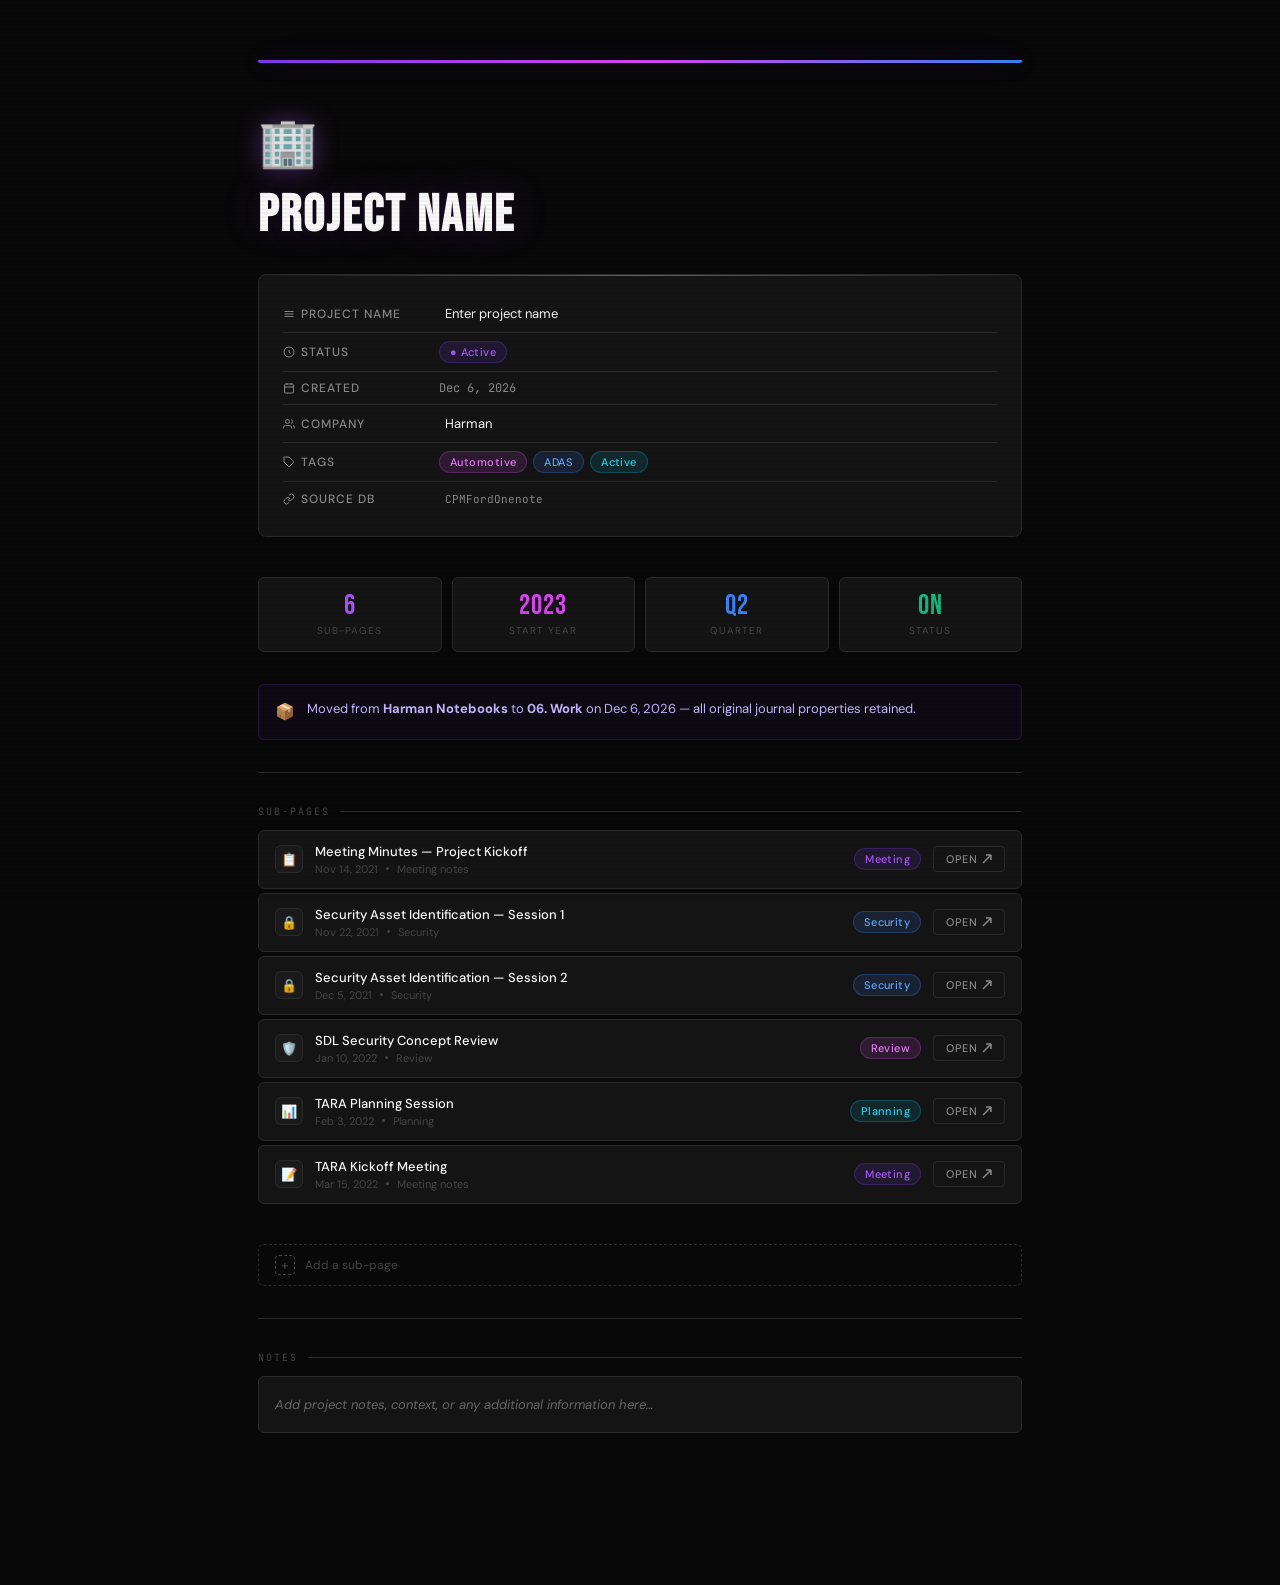
==== templates/notion-pages/xperi-style/index.html @ 3b6cb3e0 "Add files via upload" ====
<!DOCTYPE html>
<html lang="en">
<head>
<meta charset="UTF-8">
<meta name="viewport" content="width=device-width, initial-scale=1.0">
<title>Project Template</title>
<link rel="preconnect" href="https://fonts.googleapis.com">
<link href="https://fonts.googleapis.com/css2?family=Bebas+Neue&family=DM+Sans:wght@300;400;500&family=JetBrains+Mono:wght@400;500&display=swap" rel="stylesheet">
<style>
  :root {
    --bg-void:     #080808;
    --bg-deep:     #0f0f0f;
    --bg-surface:  #141414;
    --bg-elevated: #1a1a1a;
    --bg-hover:    #202020;
    --border:      #2a2a2a;
    --border-glow: #7c3aed44;
    --purple:      #7c3aed;
    --purple-bright:#a855f7;
    --magenta:     #d946ef;
    --blue-e:      #3b82f6;
    --cyan:        #06b6d4;
    --text-white:  #f8f8f8;
    --text-gray:   #888;
    --text-muted:  #444;
    --glow-purple: 0 0 20px #7c3aed44, 0 0 40px #7c3aed22;
    --glow-magenta:0 0 20px #d946ef44;
  }

  * { margin: 0; padding: 0; box-sizing: border-box; }

  body {
    background: var(--bg-void);
    color: var(--text-white);
    font-family: 'DM Sans', sans-serif;
    font-size: 14px;
    min-height: 100vh;
    overflow-x: hidden;
  }

  /* ── Scanline overlay ─────────────────────────── */
  body::before {
    content: '';
    position: fixed;
    inset: 0;
    background: repeating-linear-gradient(
      0deg,
      transparent,
      transparent 2px,
      rgba(0,0,0,0.03) 2px,
      rgba(0,0,0,0.03) 4px
    );
    pointer-events: none;
    z-index: 1000;
  }

  /* ── Page wrapper ─────────────────────────────── */
  .page {
    max-width: 860px;
    margin: 0 auto;
    padding: 60px 48px 120px;
    position: relative;
  }

  /* ── Cover bar ────────────────────────────────── */
  .cover {
    height: 3px;
    background: linear-gradient(90deg, var(--purple), var(--magenta), var(--blue-e));
    margin-bottom: 48px;
    border-radius: 0 0 2px 2px;
    box-shadow: var(--glow-purple);
    animation: shimmer 3s ease-in-out infinite;
  }
  @keyframes shimmer {
    0%,100% { opacity: 1; }
    50%      { opacity: 0.7; }
  }

  /* ── Icon + Title ─────────────────────────────── */
  .page-icon {
    font-size: 48px;
    margin-bottom: 16px;
    display: block;
    filter: drop-shadow(0 0 12px #a855f766);
  }

  .page-title {
    font-family: 'Bebas Neue', sans-serif;
    font-size: 52px;
    letter-spacing: 0.04em;
    color: var(--text-white);
    line-height: 1;
    margin-bottom: 32px;
    text-shadow: 0 0 40px #a855f733;
  }

  /* ── Properties panel ─────────────────────────── */
  .properties {
    background: var(--bg-surface);
    border: 1px solid var(--border);
    border-radius: 8px;
    padding: 20px 24px;
    margin-bottom: 40px;
    position: relative;
    overflow: hidden;
  }
  .properties::before {
    content: '';
    position: absolute;
    top: 0; left: 0; right: 0;
    height: 1px;
    background: linear-gradient(90deg, transparent, var(--purple), transparent);
  }

  .prop-row {
    display: flex;
    align-items: center;
    padding: 8px 0;
    border-bottom: 1px solid var(--border);
    gap: 16px;
  }
  .prop-row:last-child { border-bottom: none; }

  .prop-label {
    width: 140px;
    flex-shrink: 0;
    color: var(--text-gray);
    font-size: 12px;
    font-weight: 500;
    letter-spacing: 0.08em;
    text-transform: uppercase;
    display: flex;
    align-items: center;
    gap: 6px;
  }
  .prop-label i { font-size: 12px; color: var(--text-muted); }

  .prop-value {
    color: var(--text-white);
    font-size: 13px;
    font-weight: 400;
  }

  .prop-value.editable {
    flex: 1;
    background: transparent;
    border: none;
    outline: none;
    color: var(--text-white);
    font-family: 'DM Sans', sans-serif;
    font-size: 13px;
    cursor: text;
    padding: 2px 6px;
    border-radius: 4px;
    transition: background 0.2s;
  }
  .prop-value.editable:hover  { background: var(--bg-hover); }
  .prop-value.editable:focus  { background: var(--bg-elevated); outline: 1px solid var(--border-glow); }

  .tag {
    display: inline-flex;
    align-items: center;
    gap: 4px;
    padding: 3px 10px;
    border-radius: 99px;
    font-size: 11px;
    font-weight: 500;
    letter-spacing: 0.04em;
  }
  .tag-purple { background: #7c3aed22; color: var(--purple-bright); border: 1px solid #7c3aed44; }
  .tag-magenta { background: #d946ef22; color: #e879f9; border: 1px solid #d946ef44; }
  .tag-blue   { background: #3b82f622; color: #60a5fa; border: 1px solid #3b82f644; }
  .tag-cyan   { background: #06b6d422; color: #22d3ee; border: 1px solid #06b6d444; }
  .tag-green  { background: #10b98122; color: #34d399; border: 1px solid #10b98144; }

  /* ── Section heading ──────────────────────────── */
  .section-label {
    font-family: 'JetBrains Mono', monospace;
    font-size: 10px;
    letter-spacing: 0.2em;
    text-transform: uppercase;
    color: var(--text-muted);
    margin-bottom: 12px;
    display: flex;
    align-items: center;
    gap: 10px;
  }
  .section-label::after {
    content: '';
    flex: 1;
    height: 1px;
    background: var(--border);
  }

  /* ── Subpage list ─────────────────────────────── */
  .subpage-list {
    display: flex;
    flex-direction: column;
    gap: 4px;
    margin-bottom: 40px;
  }

  .subpage-item {
    display: flex;
    align-items: center;
    padding: 12px 16px;
    background: var(--bg-surface);
    border: 1px solid var(--border);
    border-radius: 6px;
    cursor: pointer;
    transition: all 0.15s ease;
    position: relative;
    overflow: hidden;
    gap: 12px;
    text-decoration: none;
  }
  .subpage-item::before {
    content: '';
    position: absolute;
    left: 0; top: 0; bottom: 0;
    width: 2px;
    background: var(--purple);
    opacity: 0;
    transition: opacity 0.2s;
    box-shadow: var(--glow-purple);
  }
  .subpage-item:hover {
    background: var(--bg-elevated);
    border-color: #333;
    transform: translateX(2px);
  }
  .subpage-item:hover::before { opacity: 1; }

  .subpage-icon {
    width: 28px;
    height: 28px;
    background: var(--bg-elevated);
    border: 1px solid var(--border);
    border-radius: 6px;
    display: flex;
    align-items: center;
    justify-content: center;
    font-size: 13px;
    flex-shrink: 0;
    transition: all 0.2s;
  }
  .subpage-item:hover .subpage-icon {
    border-color: var(--purple);
    box-shadow: 0 0 8px #7c3aed44;
  }

  .subpage-info {
    flex: 1;
    min-width: 0;
  }
  .subpage-name {
    font-weight: 500;
    font-size: 13px;
    color: var(--text-white);
    white-space: nowrap;
    overflow: hidden;
    text-overflow: ellipsis;
    margin-bottom: 2px;
  }
  .subpage-meta {
    font-size: 11px;
    color: var(--text-muted);
    display: flex;
    align-items: center;
    gap: 8px;
  }
  .subpage-meta-dot {
    width: 3px;
    height: 3px;
    background: var(--text-muted);
    border-radius: 50%;
  }

  .subpage-tags {
    display: flex;
    gap: 6px;
    flex-shrink: 0;
  }

  /* ── Open button ──────────────────────────────── */
  .open-btn {
    display: flex;
    align-items: center;
    gap: 5px;
    padding: 5px 12px;
    background: transparent;
    border: 1px solid var(--border);
    border-radius: 4px;
    color: var(--text-gray);
    font-size: 11px;
    font-family: 'DM Sans', sans-serif;
    font-weight: 500;
    letter-spacing: 0.04em;
    cursor: pointer;
    transition: all 0.2s ease;
    white-space: nowrap;
    flex-shrink: 0;
    text-transform: uppercase;
  }
  .open-btn:hover {
    background: var(--purple);
    border-color: var(--purple);
    color: var(--text-white);
    box-shadow: var(--glow-purple);
    transform: scale(1.02);
  }
  .open-btn svg {
    width: 10px;
    height: 10px;
    transition: transform 0.2s;
  }
  .open-btn:hover svg { transform: translate(1px, -1px); }

  /* ── Add subpage row ──────────────────────────── */
  .add-subpage {
    display: flex;
    align-items: center;
    gap: 10px;
    padding: 10px 16px;
    border: 1px dashed var(--border);
    border-radius: 6px;
    color: var(--text-muted);
    font-size: 12px;
    cursor: pointer;
    transition: all 0.2s;
    margin-top: 4px;
  }
  .add-subpage:hover {
    border-color: var(--purple);
    color: var(--purple-bright);
    background: #7c3aed08;
  }
  .add-subpage-icon {
    width: 20px;
    height: 20px;
    border: 1px dashed currentColor;
    border-radius: 4px;
    display: flex;
    align-items: center;
    justify-content: center;
    font-size: 14px;
    line-height: 1;
  }

  /* ── Divider ──────────────────────────────────── */
  .divider {
    height: 1px;
    background: var(--border);
    margin: 32px 0;
  }

  /* ── Content block ────────────────────────────── */
  .content-block {
    color: #666;
    font-size: 13px;
    line-height: 1.8;
    padding: 16px;
    background: var(--bg-surface);
    border-radius: 6px;
    border: 1px solid var(--border);
    font-style: italic;
    margin-bottom: 32px;
  }

  /* ── Callout ──────────────────────────────────── */
  .callout {
    display: flex;
    gap: 12px;
    padding: 14px 16px;
    background: #7c3aed0d;
    border: 1px solid #7c3aed33;
    border-radius: 6px;
    margin-bottom: 24px;
    font-size: 13px;
    line-height: 1.6;
    color: #c4b5fd;
  }
  .callout-icon { flex-shrink: 0; font-size: 16px; }

  /* ── Stats row ────────────────────────────────── */
  .stats {
    display: grid;
    grid-template-columns: repeat(4, 1fr);
    gap: 10px;
    margin-bottom: 32px;
  }
  .stat-card {
    background: var(--bg-surface);
    border: 1px solid var(--border);
    border-radius: 6px;
    padding: 14px 16px;
    text-align: center;
    transition: border-color 0.2s;
  }
  .stat-card:hover { border-color: var(--purple); }
  .stat-n {
    font-family: 'Bebas Neue', sans-serif;
    font-size: 28px;
    letter-spacing: 0.04em;
    color: var(--purple-bright);
    line-height: 1;
    margin-bottom: 4px;
  }
  .stat-l {
    font-size: 10px;
    color: var(--text-muted);
    text-transform: uppercase;
    letter-spacing: 0.1em;
  }

  /* ── Tooltip on open btn ──────────────────────── */
  .open-btn[data-url]:hover::after {
    content: 'Open page ↗';
    position: absolute;
    right: 0;
    bottom: calc(100% + 4px);
    background: var(--bg-elevated);
    border: 1px solid var(--border);
    padding: 3px 8px;
    border-radius: 4px;
    font-size: 10px;
    color: var(--text-gray);
    white-space: nowrap;
    pointer-events: none;
  }

  /* ── Scrollbar ────────────────────────────────── */
  ::-webkit-scrollbar { width: 4px; }
  ::-webkit-scrollbar-track { background: var(--bg-void); }
  ::-webkit-scrollbar-thumb { background: var(--border); border-radius: 2px; }
  ::-webkit-scrollbar-thumb:hover { background: var(--purple); }

  /* ── Fade in animation ────────────────────────── */
  @keyframes fadeUp {
    from { opacity: 0; transform: translateY(12px); }
    to   { opacity: 1; transform: translateY(0); }
  }
  .page-title   { animation: fadeUp 0.4s ease both; }
  .properties   { animation: fadeUp 0.4s ease 0.1s both; }
  .subpage-item { animation: fadeUp 0.3s ease both; }
  .subpage-item:nth-child(1) { animation-delay: 0.15s; }
  .subpage-item:nth-child(2) { animation-delay: 0.20s; }
  .subpage-item:nth-child(3) { animation-delay: 0.25s; }
  .subpage-item:nth-child(4) { animation-delay: 0.30s; }
  .subpage-item:nth-child(5) { animation-delay: 0.35s; }
  .subpage-item:nth-child(6) { animation-delay: 0.40s; }
  .subpage-item:nth-child(7) { animation-delay: 0.45s; }
</style>
</head>
<body>

<div class="page">
  <div class="cover"></div>

  <span class="page-icon">🏢</span>
  <h1 class="page-title" contenteditable="true" spellcheck="false">PROJECT NAME</h1>

  <!-- ── Properties panel ── -->
  <div class="properties">
    <div class="prop-row">
      <div class="prop-label">
        <svg width="12" height="12" fill="none" stroke="currentColor" stroke-width="2" viewBox="0 0 24 24"><path d="M3 7h18M3 12h18M3 17h18"/></svg>
        Project Name
      </div>
      <input class="prop-value editable" type="text" value="Enter project name" placeholder="Enter project name">
    </div>
    <div class="prop-row">
      <div class="prop-label">
        <svg width="12" height="12" fill="none" stroke="currentColor" stroke-width="2" viewBox="0 0 24 24"><circle cx="12" cy="12" r="10"/><path d="M12 8v4l3 3"/></svg>
        Status
      </div>
      <div class="prop-value">
        <span class="tag tag-purple">● Active</span>
      </div>
    </div>
    <div class="prop-row">
      <div class="prop-label">
        <svg width="12" height="12" fill="none" stroke="currentColor" stroke-width="2" viewBox="0 0 24 24"><rect x="3" y="4" width="18" height="18" rx="2"/><path d="M16 2v4M8 2v4M3 10h18"/></svg>
        Created
      </div>
      <div class="prop-value" id="created-date" style="font-family:'JetBrains Mono',monospace;font-size:12px;color:var(--text-gray)">—</div>
    </div>
    <div class="prop-row">
      <div class="prop-label">
        <svg width="12" height="12" fill="none" stroke="currentColor" stroke-width="2" viewBox="0 0 24 24"><path d="M17 21v-2a4 4 0 0 0-4-4H5a4 4 0 0 0-4 4v2"/><circle cx="9" cy="7" r="4"/><path d="M23 21v-2a4 4 0 0 0-3-3.87"/><path d="M16 3.13a4 4 0 0 1 0 7.75"/></svg>
        Company
      </div>
      <input class="prop-value editable" type="text" value="Harman" placeholder="Company name">
    </div>
    <div class="prop-row">
      <div class="prop-label">
        <svg width="12" height="12" fill="none" stroke="currentColor" stroke-width="2" viewBox="0 0 24 24"><path d="M20.59 13.41l-7.17 7.17a2 2 0 0 1-2.83 0L2 12V2h10l8.59 8.59a2 2 0 0 1 0 2.82z"/><line x1="7" y1="7" x2="7.01" y2="7"/></svg>
        Tags
      </div>
      <div class="prop-value" style="display:flex;gap:6px;flex-wrap:wrap">
        <span class="tag tag-magenta">Automotive</span>
        <span class="tag tag-blue">ADAS</span>
        <span class="tag tag-cyan">Active</span>
      </div>
    </div>
    <div class="prop-row">
      <div class="prop-label">
        <svg width="12" height="12" fill="none" stroke="currentColor" stroke-width="2" viewBox="0 0 24 24"><path d="M10 13a5 5 0 0 0 7.54.54l3-3a5 5 0 0 0-7.07-7.07l-1.72 1.71"/><path d="M14 11a5 5 0 0 0-7.54-.54l-3 3a5 5 0 0 0 7.07 7.07l1.71-1.71"/></svg>
        Source DB
      </div>
      <input class="prop-value editable" type="text" value="CPMFordOnenote" placeholder="Source database name" style="font-family:'JetBrains Mono',monospace;font-size:11px;color:var(--text-gray)">
    </div>
  </div>

  <!-- ── Stats row ── -->
  <div class="stats">
    <div class="stat-card">
      <div class="stat-n" id="stat-pages">—</div>
      <div class="stat-l">Sub-pages</div>
    </div>
    <div class="stat-card">
      <div class="stat-n" style="color:#d946ef">2023</div>
      <div class="stat-l">Start Year</div>
    </div>
    <div class="stat-card">
      <div class="stat-n" style="color:#3b82f6">Q2</div>
      <div class="stat-l">Quarter</div>
    </div>
    <div class="stat-card">
      <div class="stat-n" style="color:#10b981">ON</div>
      <div class="stat-l">Status</div>
    </div>
  </div>

  <!-- ── Callout ── -->
  <div class="callout">
    <span class="callout-icon">📦</span>
    <span>Moved from <strong>Harman Notebooks</strong> to <strong>06. Work</strong> on <span id="move-date">—</span> — all original journal properties retained.</span>
  </div>

  <div class="divider"></div>

  <!-- ── Sub-pages list ── -->
  <div class="section-label">Sub-pages</div>

  <div class="subpage-list" id="subpage-list">

    <div class="subpage-item" onclick="openPage(this)">
      <div class="subpage-icon">📋</div>
      <div class="subpage-info">
        <div class="subpage-name" contenteditable="true" spellcheck="false">Meeting Minutes — Project Kickoff</div>
        <div class="subpage-meta">
          <span>Nov 14, 2021</span>
          <span class="subpage-meta-dot"></span>
          <span>Meeting notes</span>
        </div>
      </div>
      <div class="subpage-tags">
        <span class="tag tag-purple">Meeting</span>
      </div>
      <button class="open-btn" title="Open page">
        Open
        <svg viewBox="0 0 10 10" fill="none" stroke="currentColor" stroke-width="1.5">
          <path d="M1 9L9 1M9 1H4M9 1V6"/>
        </svg>
      </button>
    </div>

    <div class="subpage-item" onclick="openPage(this)">
      <div class="subpage-icon">🔒</div>
      <div class="subpage-info">
        <div class="subpage-name" contenteditable="true" spellcheck="false">Security Asset Identification — Session 1</div>
        <div class="subpage-meta">
          <span>Nov 22, 2021</span>
          <span class="subpage-meta-dot"></span>
          <span>Security</span>
        </div>
      </div>
      <div class="subpage-tags">
        <span class="tag tag-blue">Security</span>
      </div>
      <button class="open-btn">
        Open
        <svg viewBox="0 0 10 10" fill="none" stroke="currentColor" stroke-width="1.5">
          <path d="M1 9L9 1M9 1H4M9 1V6"/>
        </svg>
      </button>
    </div>

    <div class="subpage-item" onclick="openPage(this)">
      <div class="subpage-icon">🔒</div>
      <div class="subpage-info">
        <div class="subpage-name" contenteditable="true" spellcheck="false">Security Asset Identification — Session 2</div>
        <div class="subpage-meta">
          <span>Dec 5, 2021</span>
          <span class="subpage-meta-dot"></span>
          <span>Security</span>
        </div>
      </div>
      <div class="subpage-tags">
        <span class="tag tag-blue">Security</span>
      </div>
      <button class="open-btn">
        Open
        <svg viewBox="0 0 10 10" fill="none" stroke="currentColor" stroke-width="1.5">
          <path d="M1 9L9 1M9 1H4M9 1V6"/>
        </svg>
      </button>
    </div>

    <div class="subpage-item" onclick="openPage(this)">
      <div class="subpage-icon">🛡️</div>
      <div class="subpage-info">
        <div class="subpage-name" contenteditable="true" spellcheck="false">SDL Security Concept Review</div>
        <div class="subpage-meta">
          <span>Jan 10, 2022</span>
          <span class="subpage-meta-dot"></span>
          <span>Review</span>
        </div>
      </div>
      <div class="subpage-tags">
        <span class="tag tag-magenta">Review</span>
      </div>
      <button class="open-btn">
        Open
        <svg viewBox="0 0 10 10" fill="none" stroke="currentColor" stroke-width="1.5">
          <path d="M1 9L9 1M9 1H4M9 1V6"/>
        </svg>
      </button>
    </div>

    <div class="subpage-item" onclick="openPage(this)">
      <div class="subpage-icon">📊</div>
      <div class="subpage-info">
        <div class="subpage-name" contenteditable="true" spellcheck="false">TARA Planning Session</div>
        <div class="subpage-meta">
          <span>Feb 3, 2022</span>
          <span class="subpage-meta-dot"></span>
          <span>Planning</span>
        </div>
      </div>
      <div class="subpage-tags">
        <span class="tag tag-cyan">Planning</span>
      </div>
      <button class="open-btn">
        Open
        <svg viewBox="0 0 10 10" fill="none" stroke="currentColor" stroke-width="1.5">
          <path d="M1 9L9 1M9 1H4M9 1V6"/>
        </svg>
      </button>
    </div>

    <div class="subpage-item" onclick="openPage(this)">
      <div class="subpage-icon">📝</div>
      <div class="subpage-info">
        <div class="subpage-name" contenteditable="true" spellcheck="false">TARA Kickoff Meeting</div>
        <div class="subpage-meta">
          <span>Mar 15, 2022</span>
          <span class="subpage-meta-dot"></span>
          <span>Meeting notes</span>
        </div>
      </div>
      <div class="subpage-tags">
        <span class="tag tag-purple">Meeting</span>
      </div>
      <button class="open-btn">
        Open
        <svg viewBox="0 0 10 10" fill="none" stroke="currentColor" stroke-width="1.5">
          <path d="M1 9L9 1M9 1H4M9 1V6"/>
        </svg>
      </button>
    </div>

  </div>

  <!-- Add sub-page row -->
  <div class="add-subpage" onclick="addSubpage()">
    <div class="add-subpage-icon">+</div>
    <span>Add a sub-page</span>
  </div>

  <div class="divider"></div>

  <!-- Content area -->
  <div class="section-label">Notes</div>
  <div class="content-block" contenteditable="true" spellcheck="false">
    Add project notes, context, or any additional information here…
  </div>

</div>

<script>
  // Set dates
  var now = new Date();
  var fmt = function(d) {
    return d.toLocaleDateString('en-US', { year:'numeric', month:'short', day:'numeric' });
  };
  document.getElementById('created-date').textContent = fmt(now);
  document.getElementById('move-date').textContent    = fmt(now);
  document.getElementById('stat-pages').textContent   = document.querySelectorAll('.subpage-item').length;

  // Open page button
  function openPage(item) {
    var url = item.dataset.url;
    if (url) {
      window.open(url, '_blank');
    } else {
      // Flash the button to show it's interactive
      var btn = item.querySelector('.open-btn');
      if (btn) {
        btn.style.background = 'var(--purple)';
        btn.style.borderColor = 'var(--purple)';
        btn.style.color = '#fff';
        setTimeout(function() {
          btn.style.background = '';
          btn.style.borderColor = '';
          btn.style.color = '';
        }, 300);
      }
    }
  }

  // Prevent click on button from firing row click
  document.querySelectorAll('.open-btn').forEach(function(btn) {
    btn.addEventListener('click', function(e) {
      e.stopPropagation();
      var item = btn.closest('.subpage-item');
      var url  = item && item.dataset.url;
      if (url) window.open(url, '_blank');
      else {
        btn.textContent = '✓';
        setTimeout(function() {
          btn.innerHTML = 'Open <svg viewBox="0 0 10 10" fill="none" stroke="currentColor" stroke-width="1.5"><path d="M1 9L9 1M9 1H4M9 1V6"/></svg>';
        }, 600);
      }
    });
  });

  // Add subpage
  function addSubpage() {
    var list = document.getElementById('subpage-list');
    var item = document.createElement('div');
    item.className = 'subpage-item';
    item.style.animation = 'fadeUp 0.3s ease both';
    item.innerHTML = [
      '<div class="subpage-icon">📄</div>',
      '<div class="subpage-info">',
        '<div class="subpage-name" contenteditable="true" spellcheck="false">Untitled</div>',
        '<div class="subpage-meta"><span>' + fmt(new Date()) + '</span></div>',
      '</div>',
      '<button class="open-btn">Open <svg viewBox="0 0 10 10" fill="none" stroke="currentColor" stroke-width="1.5"><path d="M1 9L9 1M9 1H4M9 1V6"/></svg></button>',
    ].join('');
    list.appendChild(item);

    // Focus the name
    setTimeout(function() {
      var name = item.querySelector('.subpage-name');
      name.focus();
      var range = document.createRange();
      range.selectNodeContents(name);
      window.getSelection().removeAllRanges();
      window.getSelection().addRange(range);
    }, 50);

    document.getElementById('stat-pages').textContent = document.querySelectorAll('.subpage-item').length;

    // Wire open button
    item.querySelector('.open-btn').addEventListener('click', function(e) {
      e.stopPropagation();
    });
    item.addEventListener('click', function() { openPage(item); });
  }

  // To link a subpage to a Notion URL, set data-url on the item:
  // <div class="subpage-item" data-url="https://notion.so/your-page-id">
</script>

</body>
</html>
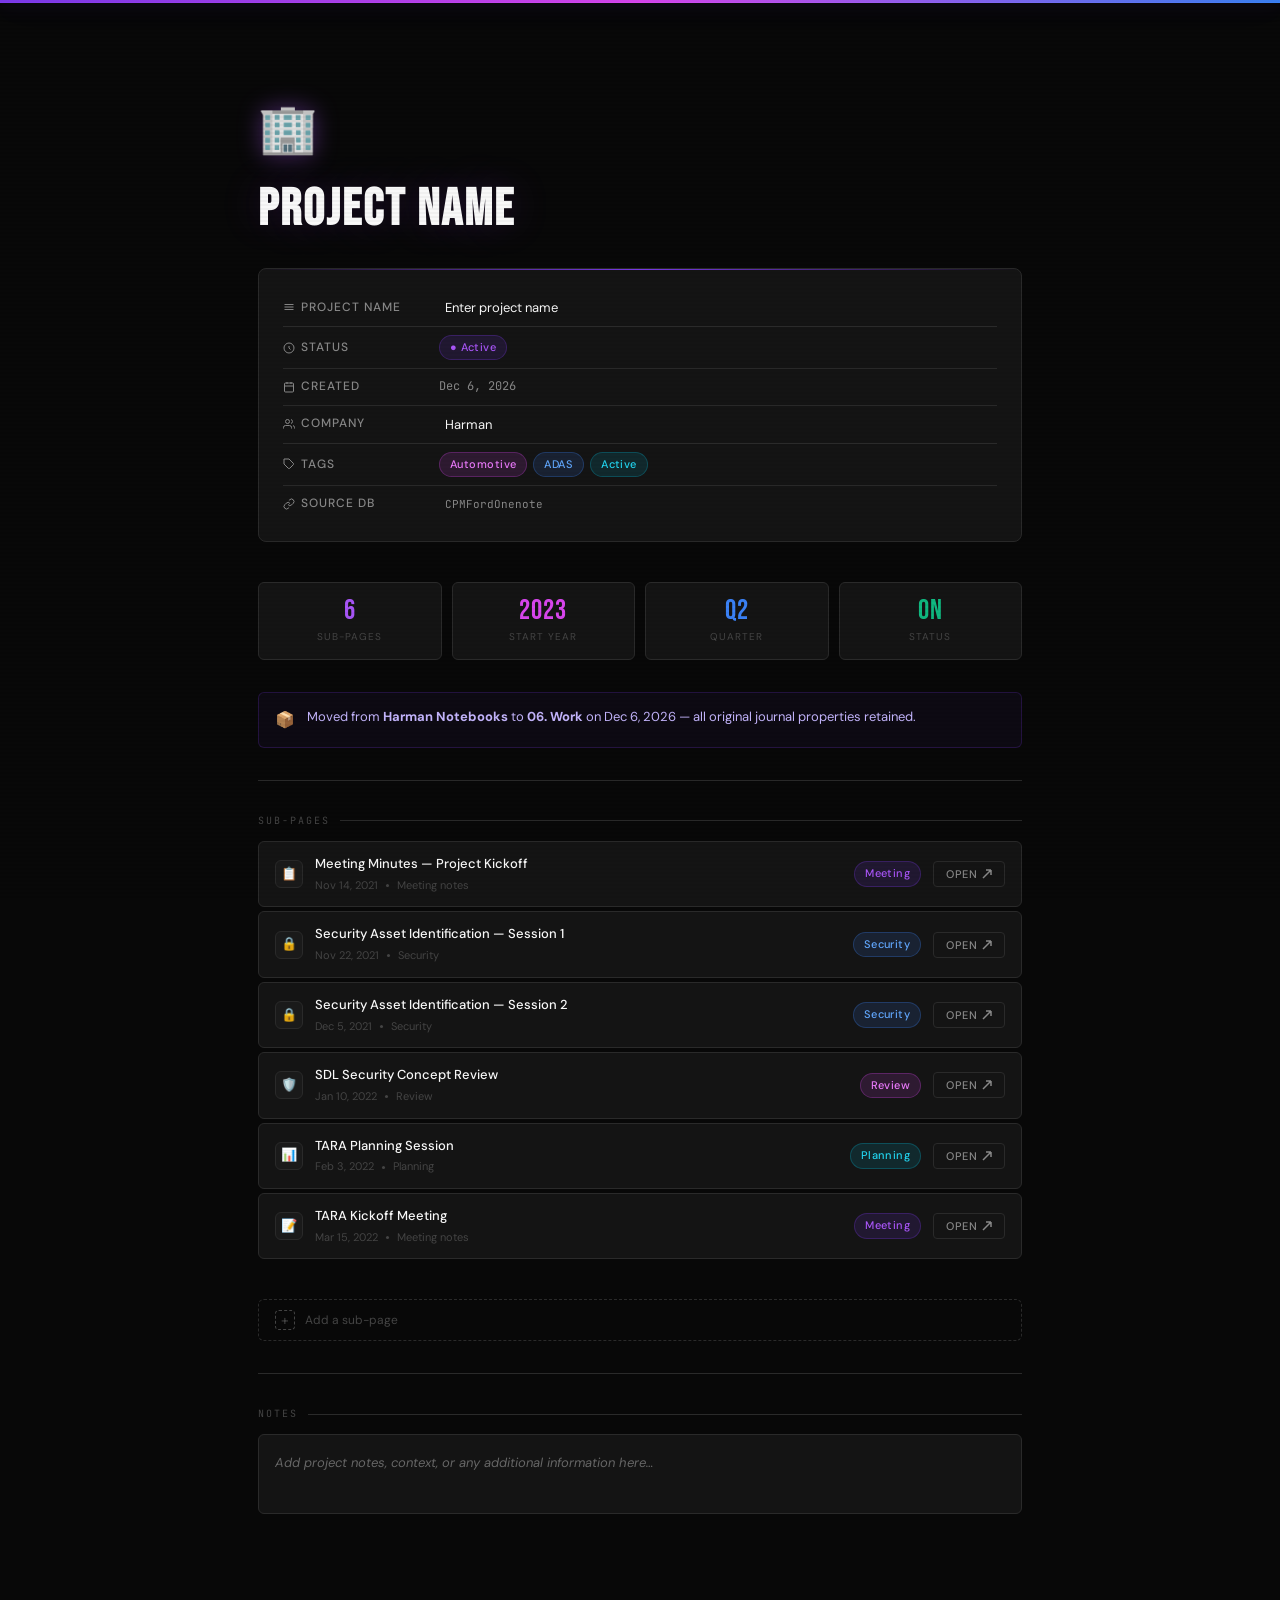
==== commit 82720045: "Add files via upload" ====
--- a/templates/notion-pages/xperi-style/index.html
+++ b/templates/notion-pages/xperi-style/index.html
@@ -7,772 +7,726 @@
 <link rel="preconnect" href="https://fonts.googleapis.com">
 <link href="https://fonts.googleapis.com/css2?family=Bebas+Neue&family=DM+Sans:wght@300;400;500&family=JetBrains+Mono:wght@400;500&display=swap" rel="stylesheet">
 <style>
-  :root {
-    --bg-void:     #080808;
-    --bg-deep:     #0f0f0f;
-    --bg-surface:  #141414;
-    --bg-elevated: #1a1a1a;
-    --bg-hover:    #202020;
-    --border:      #2a2a2a;
-    --border-glow: #7c3aed44;
-    --purple:      #7c3aed;
-    --purple-bright:#a855f7;
-    --magenta:     #d946ef;
-    --blue-e:      #3b82f6;
-    --cyan:        #06b6d4;
-    --text-white:  #f8f8f8;
-    --text-gray:   #888;
-    --text-muted:  #444;
-    --glow-purple: 0 0 20px #7c3aed44, 0 0 40px #7c3aed22;
-    --glow-magenta:0 0 20px #d946ef44;
-  }
-
-  * { margin: 0; padding: 0; box-sizing: border-box; }
-
-  body {
-    background: var(--bg-void);
-    color: var(--text-white);
-    font-family: 'DM Sans', sans-serif;
-    font-size: 14px;
-    min-height: 100vh;
-    overflow-x: hidden;
-  }
-
-  /* ── Scanline overlay ─────────────────────────── */
-  body::before {
-    content: '';
-    position: fixed;
-    inset: 0;
-    background: repeating-linear-gradient(
-      0deg,
-      transparent,
-      transparent 2px,
-      rgba(0,0,0,0.03) 2px,
-      rgba(0,0,0,0.03) 4px
-    );
-    pointer-events: none;
-    z-index: 1000;
-  }
-
-  /* ── Page wrapper ─────────────────────────────── */
-  .page {
-    max-width: 860px;
-    margin: 0 auto;
-    padding: 60px 48px 120px;
-    position: relative;
-  }
-
-  /* ── Cover bar ────────────────────────────────── */
-  .cover {
-    height: 3px;
-    background: linear-gradient(90deg, var(--purple), var(--magenta), var(--blue-e));
-    margin-bottom: 48px;
-    border-radius: 0 0 2px 2px;
-    box-shadow: var(--glow-purple);
-    animation: shimmer 3s ease-in-out infinite;
-  }
-  @keyframes shimmer {
-    0%,100% { opacity: 1; }
-    50%      { opacity: 0.7; }
-  }
-
-  /* ── Icon + Title ─────────────────────────────── */
-  .page-icon {
-    font-size: 48px;
-    margin-bottom: 16px;
-    display: block;
-    filter: drop-shadow(0 0 12px #a855f766);
-  }
-
-  .page-title {
-    font-family: 'Bebas Neue', sans-serif;
-    font-size: 52px;
-    letter-spacing: 0.04em;
-    color: var(--text-white);
-    line-height: 1;
-    margin-bottom: 32px;
-    text-shadow: 0 0 40px #a855f733;
-  }
-
-  /* ── Properties panel ─────────────────────────── */
-  .properties {
-    background: var(--bg-surface);
-    border: 1px solid var(--border);
-    border-radius: 8px;
-    padding: 20px 24px;
-    margin-bottom: 40px;
-    position: relative;
-    overflow: hidden;
-  }
-  .properties::before {
-    content: '';
-    position: absolute;
-    top: 0; left: 0; right: 0;
-    height: 1px;
-    background: linear-gradient(90deg, transparent, var(--purple), transparent);
-  }
-
-  .prop-row {
-    display: flex;
-    align-items: center;
-    padding: 8px 0;
-    border-bottom: 1px solid var(--border);
-    gap: 16px;
-  }
-  .prop-row:last-child { border-bottom: none; }
-
-  .prop-label {
-    width: 140px;
-    flex-shrink: 0;
-    color: var(--text-gray);
-    font-size: 12px;
-    font-weight: 500;
-    letter-spacing: 0.08em;
-    text-transform: uppercase;
-    display: flex;
-    align-items: center;
-    gap: 6px;
-  }
-  .prop-label i { font-size: 12px; color: var(--text-muted); }
-
-  .prop-value {
-    color: var(--text-white);
-    font-size: 13px;
-    font-weight: 400;
-  }
-
-  .prop-value.editable {
-    flex: 1;
-    background: transparent;
-    border: none;
-    outline: none;
-    color: var(--text-white);
-    font-family: 'DM Sans', sans-serif;
-    font-size: 13px;
-    cursor: text;
-    padding: 2px 6px;
-    border-radius: 4px;
-    transition: background 0.2s;
-  }
-  .prop-value.editable:hover  { background: var(--bg-hover); }
-  .prop-value.editable:focus  { background: var(--bg-elevated); outline: 1px solid var(--border-glow); }
-
-  .tag {
-    display: inline-flex;
-    align-items: center;
-    gap: 4px;
-    padding: 3px 10px;
-    border-radius: 99px;
-    font-size: 11px;
-    font-weight: 500;
-    letter-spacing: 0.04em;
-  }
-  .tag-purple { background: #7c3aed22; color: var(--purple-bright); border: 1px solid #7c3aed44; }
-  .tag-magenta { background: #d946ef22; color: #e879f9; border: 1px solid #d946ef44; }
-  .tag-blue   { background: #3b82f622; color: #60a5fa; border: 1px solid #3b82f644; }
-  .tag-cyan   { background: #06b6d422; color: #22d3ee; border: 1px solid #06b6d444; }
-  .tag-green  { background: #10b98122; color: #34d399; border: 1px solid #10b98144; }
-
-  /* ── Section heading ──────────────────────────── */
-  .section-label {
-    font-family: 'JetBrains Mono', monospace;
-    font-size: 10px;
-    letter-spacing: 0.2em;
-    text-transform: uppercase;
-    color: var(--text-muted);
-    margin-bottom: 12px;
-    display: flex;
-    align-items: center;
-    gap: 10px;
-  }
-  .section-label::after {
-    content: '';
-    flex: 1;
-    height: 1px;
-    background: var(--border);
-  }
-
-  /* ── Subpage list ─────────────────────────────── */
-  .subpage-list {
-    display: flex;
-    flex-direction: column;
-    gap: 4px;
-    margin-bottom: 40px;
-  }
-
-  .subpage-item {
-    display: flex;
-    align-items: center;
-    padding: 12px 16px;
-    background: var(--bg-surface);
-    border: 1px solid var(--border);
-    border-radius: 6px;
-    cursor: pointer;
-    transition: all 0.15s ease;
-    position: relative;
-    overflow: hidden;
-    gap: 12px;
-    text-decoration: none;
-  }
-  .subpage-item::before {
-    content: '';
-    position: absolute;
-    left: 0; top: 0; bottom: 0;
-    width: 2px;
-    background: var(--purple);
-    opacity: 0;
-    transition: opacity 0.2s;
-    box-shadow: var(--glow-purple);
-  }
-  .subpage-item:hover {
-    background: var(--bg-elevated);
-    border-color: #333;
-    transform: translateX(2px);
-  }
-  .subpage-item:hover::before { opacity: 1; }
-
-  .subpage-icon {
-    width: 28px;
-    height: 28px;
-    background: var(--bg-elevated);
-    border: 1px solid var(--border);
-    border-radius: 6px;
-    display: flex;
-    align-items: center;
-    justify-content: center;
-    font-size: 13px;
-    flex-shrink: 0;
-    transition: all 0.2s;
-  }
-  .subpage-item:hover .subpage-icon {
-    border-color: var(--purple);
-    box-shadow: 0 0 8px #7c3aed44;
-  }
-
-  .subpage-info {
-    flex: 1;
-    min-width: 0;
-  }
-  .subpage-name {
-    font-weight: 500;
-    font-size: 13px;
-    color: var(--text-white);
-    white-space: nowrap;
-    overflow: hidden;
-    text-overflow: ellipsis;
-    margin-bottom: 2px;
-  }
-  .subpage-meta {
-    font-size: 11px;
-    color: var(--text-muted);
-    display: flex;
-    align-items: center;
-    gap: 8px;
-  }
-  .subpage-meta-dot {
-    width: 3px;
-    height: 3px;
-    background: var(--text-muted);
-    border-radius: 50%;
-  }
-
-  .subpage-tags {
-    display: flex;
-    gap: 6px;
-    flex-shrink: 0;
-  }
-
-  /* ── Open button ──────────────────────────────── */
-  .open-btn {
-    display: flex;
-    align-items: center;
-    gap: 5px;
-    padding: 5px 12px;
-    background: transparent;
-    border: 1px solid var(--border);
-    border-radius: 4px;
-    color: var(--text-gray);
-    font-size: 11px;
-    font-family: 'DM Sans', sans-serif;
-    font-weight: 500;
-    letter-spacing: 0.04em;
-    cursor: pointer;
-    transition: all 0.2s ease;
-    white-space: nowrap;
-    flex-shrink: 0;
-    text-transform: uppercase;
-  }
-  .open-btn:hover {
-    background: var(--purple);
-    border-color: var(--purple);
-    color: var(--text-white);
-    box-shadow: var(--glow-purple);
-    transform: scale(1.02);
-  }
-  .open-btn svg {
-    width: 10px;
-    height: 10px;
-    transition: transform 0.2s;
-  }
-  .open-btn:hover svg { transform: translate(1px, -1px); }
-
-  /* ── Add subpage row ──────────────────────────── */
-  .add-subpage {
-    display: flex;
-    align-items: center;
-    gap: 10px;
-    padding: 10px 16px;
-    border: 1px dashed var(--border);
-    border-radius: 6px;
-    color: var(--text-muted);
-    font-size: 12px;
-    cursor: pointer;
-    transition: all 0.2s;
-    margin-top: 4px;
-  }
-  .add-subpage:hover {
-    border-color: var(--purple);
-    color: var(--purple-bright);
-    background: #7c3aed08;
-  }
-  .add-subpage-icon {
-    width: 20px;
-    height: 20px;
-    border: 1px dashed currentColor;
-    border-radius: 4px;
-    display: flex;
-    align-items: center;
-    justify-content: center;
-    font-size: 14px;
-    line-height: 1;
-  }
-
-  /* ── Divider ──────────────────────────────────── */
-  .divider {
-    height: 1px;
-    background: var(--border);
-    margin: 32px 0;
-  }
-
-  /* ── Content block ────────────────────────────── */
-  .content-block {
-    color: #666;
-    font-size: 13px;
-    line-height: 1.8;
-    padding: 16px;
-    background: var(--bg-surface);
-    border-radius: 6px;
-    border: 1px solid var(--border);
-    font-style: italic;
-    margin-bottom: 32px;
-  }
-
-  /* ── Callout ──────────────────────────────────── */
-  .callout {
-    display: flex;
-    gap: 12px;
-    padding: 14px 16px;
-    background: #7c3aed0d;
-    border: 1px solid #7c3aed33;
-    border-radius: 6px;
-    margin-bottom: 24px;
-    font-size: 13px;
-    line-height: 1.6;
-    color: #c4b5fd;
-  }
-  .callout-icon { flex-shrink: 0; font-size: 16px; }
-
-  /* ── Stats row ────────────────────────────────── */
-  .stats {
-    display: grid;
-    grid-template-columns: repeat(4, 1fr);
-    gap: 10px;
-    margin-bottom: 32px;
-  }
-  .stat-card {
-    background: var(--bg-surface);
-    border: 1px solid var(--border);
-    border-radius: 6px;
-    padding: 14px 16px;
-    text-align: center;
-    transition: border-color 0.2s;
-  }
-  .stat-card:hover { border-color: var(--purple); }
-  .stat-n {
-    font-family: 'Bebas Neue', sans-serif;
-    font-size: 28px;
-    letter-spacing: 0.04em;
-    color: var(--purple-bright);
-    line-height: 1;
-    margin-bottom: 4px;
-  }
-  .stat-l {
-    font-size: 10px;
-    color: var(--text-muted);
-    text-transform: uppercase;
-    letter-spacing: 0.1em;
-  }
-
-  /* ── Tooltip on open btn ──────────────────────── */
-  .open-btn[data-url]:hover::after {
-    content: 'Open page ↗';
-    position: absolute;
-    right: 0;
-    bottom: calc(100% + 4px);
-    background: var(--bg-elevated);
-    border: 1px solid var(--border);
-    padding: 3px 8px;
-    border-radius: 4px;
-    font-size: 10px;
-    color: var(--text-gray);
-    white-space: nowrap;
-    pointer-events: none;
-  }
-
-  /* ── Scrollbar ────────────────────────────────── */
-  ::-webkit-scrollbar { width: 4px; }
-  ::-webkit-scrollbar-track { background: var(--bg-void); }
-  ::-webkit-scrollbar-thumb { background: var(--border); border-radius: 2px; }
-  ::-webkit-scrollbar-thumb:hover { background: var(--purple); }
-
-  /* ── Fade in animation ────────────────────────── */
-  @keyframes fadeUp {
-    from { opacity: 0; transform: translateY(12px); }
-    to   { opacity: 1; transform: translateY(0); }
-  }
-  .page-title   { animation: fadeUp 0.4s ease both; }
-  .properties   { animation: fadeUp 0.4s ease 0.1s both; }
-  .subpage-item { animation: fadeUp 0.3s ease both; }
-  .subpage-item:nth-child(1) { animation-delay: 0.15s; }
-  .subpage-item:nth-child(2) { animation-delay: 0.20s; }
-  .subpage-item:nth-child(3) { animation-delay: 0.25s; }
-  .subpage-item:nth-child(4) { animation-delay: 0.30s; }
-  .subpage-item:nth-child(5) { animation-delay: 0.35s; }
-  .subpage-item:nth-child(6) { animation-delay: 0.40s; }
-  .subpage-item:nth-child(7) { animation-delay: 0.45s; }
+/* ============================================================
+   Notion Project Template — style.css
+   Cinematic dark theme with neon purple/magenta accents
+   ============================================================ */
+
+:root {
+  --bg-void:      #080808;
+  --bg-deep:      #0f0f0f;
+  --bg-surface:   #141414;
+  --bg-elevated:  #1a1a1a;
+  --bg-hover:     #202020;
+  --border:       #2a2a2a;
+  --border-glow:  #7c3aed44;
+  --purple:       #7c3aed;
+  --purple-bright:#a855f7;
+  --magenta:      #d946ef;
+  --blue-e:       #3b82f6;
+  --cyan:         #06b6d4;
+  --green:        #10b981;
+  --text-white:   #f8f8f8;
+  --text-gray:    #888;
+  --text-muted:   #444;
+  --glow-purple:  0 0 20px #7c3aed44, 0 0 40px #7c3aed22;
+  --glow-magenta: 0 0 20px #d946ef44;
+  --radius-sm:    4px;
+  --radius-md:    6px;
+  --radius-lg:    8px;
+  --font-display: 'Bebas Neue', sans-serif;
+  --font-body:    'DM Sans', sans-serif;
+  --font-mono:    'JetBrains Mono', monospace;
+}
+
+*, *::before, *::after { margin: 0; padding: 0; box-sizing: border-box; }
+
+body {
+  background: var(--bg-void);
+  color: var(--text-white);
+  font-family: var(--font-body);
+  font-size: 14px;
+  line-height: 1.6;
+  min-height: 100vh;
+  overflow-x: hidden;
+}
+
+body::before {
+  content: '';
+  position: fixed;
+  inset: 0;
+  background: repeating-linear-gradient(0deg, transparent, transparent 2px, rgba(0,0,0,0.03) 2px, rgba(0,0,0,0.03) 4px);
+  pointer-events: none;
+  z-index: 1000;
+}
+
+.page {
+  max-width: 860px;
+  margin: 0 auto;
+  padding: 0 48px 120px;
+  position: relative;
+}
+
+/* ── Cover image ── */
+.cover-image {
+  width: 100%;
+  height: 220px;
+  object-fit: cover;
+  display: block;
+  margin-bottom: 0;
+}
+
+/* ── Gradient bar (used when no cover image) ── */
+.cover-bar {
+  height: 3px;
+  background: linear-gradient(90deg, var(--purple), var(--magenta), var(--blue-e));
+  box-shadow: var(--glow-purple);
+  animation: shimmer 3s ease-in-out infinite;
+  margin-bottom: 48px;
+}
+
+.page-content {
+  padding-top: 40px;
+}
+
+.page-icon {
+  font-size: 48px;
+  margin-bottom: 16px;
+  display: block;
+  filter: drop-shadow(0 0 12px #a855f766);
+}
+
+.page-title {
+  font-family: var(--font-display);
+  font-size: 52px;
+  letter-spacing: 0.04em;
+  color: var(--text-white);
+  line-height: 1;
+  margin-bottom: 32px;
+  text-shadow: 0 0 40px #a855f733;
+  animation: fadeUp 0.4s ease both;
+  outline: none;
+}
+.page-title:focus { text-shadow: 0 0 40px #a855f755; }
+
+/* ── Properties ── */
+.properties {
+  background: var(--bg-surface);
+  border: 1px solid var(--border);
+  border-radius: var(--radius-lg);
+  padding: 20px 24px;
+  margin-bottom: 40px;
+  position: relative;
+  overflow: hidden;
+  animation: fadeUp 0.4s ease 0.1s both;
+}
+.properties::before {
+  content: '';
+  position: absolute;
+  top: 0; left: 0; right: 0;
+  height: 1px;
+  background: linear-gradient(90deg, transparent, var(--purple), transparent);
+}
+
+.prop-row {
+  display: flex;
+  align-items: center;
+  padding: 8px 0;
+  border-bottom: 1px solid var(--border);
+  gap: 16px;
+}
+.prop-row:last-child { border-bottom: none; }
+
+.prop-label {
+  width: 140px;
+  flex-shrink: 0;
+  color: var(--text-gray);
+  font-size: 12px;
+  font-weight: 500;
+  letter-spacing: 0.08em;
+  text-transform: uppercase;
+  display: flex;
+  align-items: center;
+  gap: 6px;
+}
+
+.prop-value { color: var(--text-white); font-size: 13px; }
+
+.prop-value.editable {
+  flex: 1;
+  background: transparent;
+  border: none;
+  outline: none;
+  color: var(--text-white);
+  font-family: var(--font-body);
+  font-size: 13px;
+  cursor: text;
+  padding: 2px 6px;
+  border-radius: var(--radius-sm);
+  transition: background 0.2s;
+}
+.prop-value.editable:hover { background: var(--bg-hover); }
+.prop-value.editable:focus { background: var(--bg-elevated); outline: 1px solid var(--border-glow); }
+
+/* ── Tags ── */
+.tag {
+  display: inline-flex;
+  align-items: center;
+  gap: 4px;
+  padding: 3px 10px;
+  border-radius: 99px;
+  font-size: 11px;
+  font-weight: 500;
+  letter-spacing: 0.04em;
+}
+.tag-purple  { background: #7c3aed22; color: var(--purple-bright); border: 1px solid #7c3aed44; }
+.tag-magenta { background: #d946ef22; color: #e879f9;              border: 1px solid #d946ef44; }
+.tag-blue    { background: #3b82f622; color: #60a5fa;              border: 1px solid #3b82f644; }
+.tag-cyan    { background: #06b6d422; color: #22d3ee;              border: 1px solid #06b6d444; }
+.tag-green   { background: #10b98122; color: #34d399;              border: 1px solid #10b98144; }
+
+/* ── Section label ── */
+.section-label {
+  font-family: var(--font-mono);
+  font-size: 10px;
+  letter-spacing: 0.2em;
+  text-transform: uppercase;
+  color: var(--text-muted);
+  margin-bottom: 12px;
+  display: flex;
+  align-items: center;
+  gap: 10px;
+}
+.section-label::after { content: ''; flex: 1; height: 1px; background: var(--border); }
+
+/* ── Stats ── */
+.stats {
+  display: grid;
+  grid-template-columns: repeat(4, 1fr);
+  gap: 10px;
+  margin-bottom: 32px;
+  animation: fadeUp 0.4s ease 0.15s both;
+}
+.stat-card {
+  background: var(--bg-surface);
+  border: 1px solid var(--border);
+  border-radius: var(--radius-md);
+  padding: 14px 16px;
+  text-align: center;
+  transition: border-color 0.2s;
+}
+.stat-card:hover { border-color: var(--purple); }
+.stat-n {
+  font-family: var(--font-display);
+  font-size: 28px;
+  letter-spacing: 0.04em;
+  color: var(--purple-bright);
+  line-height: 1;
+  margin-bottom: 4px;
+}
+.stat-l { font-size: 10px; color: var(--text-muted); text-transform: uppercase; letter-spacing: 0.1em; }
+
+/* ── Callout ── */
+.callout {
+  display: flex;
+  gap: 12px;
+  padding: 14px 16px;
+  background: #7c3aed0d;
+  border: 1px solid #7c3aed33;
+  border-radius: var(--radius-md);
+  margin-bottom: 24px;
+  font-size: 13px;
+  line-height: 1.6;
+  color: #c4b5fd;
+  animation: fadeUp 0.4s ease 0.2s both;
+}
+.callout-icon { flex-shrink: 0; font-size: 16px; }
+
+/* ── Divider ── */
+.divider { height: 1px; background: var(--border); margin: 32px 0; }
+
+/* ── Subpage list ── */
+.subpage-list { display: flex; flex-direction: column; gap: 4px; margin-bottom: 40px; }
+
+.subpage-item {
+  display: flex;
+  align-items: center;
+  padding: 12px 16px;
+  background: var(--bg-surface);
+  border: 1px solid var(--border);
+  border-radius: var(--radius-md);
+  cursor: pointer;
+  transition: all 0.15s ease;
+  position: relative;
+  overflow: hidden;
+  gap: 12px;
+}
+.subpage-item::before {
+  content: '';
+  position: absolute;
+  left: 0; top: 0; bottom: 0;
+  width: 2px;
+  background: var(--purple);
+  opacity: 0;
+  transition: opacity 0.2s;
+  box-shadow: var(--glow-purple);
+}
+.subpage-item:hover { background: var(--bg-elevated); border-color: #333; transform: translateX(2px); }
+.subpage-item:hover::before { opacity: 1; }
+.subpage-item.new { animation: fadeUp 0.3s ease both; }
+
+.subpage-icon {
+  width: 28px; height: 28px;
+  background: var(--bg-elevated);
+  border: 1px solid var(--border);
+  border-radius: var(--radius-md);
+  display: flex; align-items: center; justify-content: center;
+  font-size: 13px; flex-shrink: 0;
+  transition: all 0.2s;
+}
+.subpage-item:hover .subpage-icon { border-color: var(--purple); box-shadow: 0 0 8px #7c3aed44; }
+
+.subpage-info { flex: 1; min-width: 0; }
+.subpage-name {
+  font-weight: 500; font-size: 13px; color: var(--text-white);
+  white-space: nowrap; overflow: hidden; text-overflow: ellipsis;
+  margin-bottom: 2px; outline: none;
+}
+.subpage-name:focus { white-space: normal; overflow: visible; }
+
+.subpage-meta { font-size: 11px; color: var(--text-muted); display: flex; align-items: center; gap: 8px; }
+.subpage-meta-dot { width: 3px; height: 3px; background: var(--text-muted); border-radius: 50%; }
+.subpage-tags { display: flex; gap: 6px; flex-shrink: 0; }
+
+/* ── Open button ── */
+.open-btn {
+  display: flex;
+  align-items: center;
+  gap: 5px;
+  padding: 5px 12px;
+  background: transparent;
+  border: 1px solid var(--border);
+  border-radius: var(--radius-sm);
+  color: var(--text-gray);
+  font-size: 11px;
+  font-family: var(--font-body);
+  font-weight: 500;
+  letter-spacing: 0.04em;
+  cursor: pointer;
+  transition: all 0.2s ease;
+  white-space: nowrap;
+  flex-shrink: 0;
+  text-transform: uppercase;
+}
+.open-btn:hover {
+  background: var(--purple);
+  border-color: var(--purple);
+  color: var(--text-white);
+  box-shadow: var(--glow-purple);
+  transform: scale(1.02);
+}
+.open-btn svg { width: 10px; height: 10px; transition: transform 0.2s; }
+.open-btn:hover svg { transform: translate(1px, -1px); }
+.open-btn.success { background: var(--green); border-color: var(--green); color: #fff; }
+
+/* ── Add subpage ── */
+.add-subpage {
+  display: flex; align-items: center; gap: 10px;
+  padding: 10px 16px;
+  border: 1px dashed var(--border);
+  border-radius: var(--radius-md);
+  color: var(--text-muted); font-size: 12px;
+  cursor: pointer; transition: all 0.2s; margin-top: 4px;
+}
+.add-subpage:hover { border-color: var(--purple); color: var(--purple-bright); background: #7c3aed08; }
+.add-subpage-icon {
+  width: 20px; height: 20px;
+  border: 1px dashed currentColor;
+  border-radius: var(--radius-sm);
+  display: flex; align-items: center; justify-content: center;
+  font-size: 14px; line-height: 1;
+}
+
+/* ── Content block ── */
+.content-block {
+  color: #666; font-size: 13px; line-height: 1.8;
+  padding: 16px;
+  background: var(--bg-surface);
+  border-radius: var(--radius-md);
+  border: 1px solid var(--border);
+  font-style: italic; margin-bottom: 32px;
+  outline: none; transition: border-color 0.2s; min-height: 80px;
+}
+.content-block:hover { border-color: #333; }
+.content-block:focus { border-color: var(--border-glow); color: var(--text-gray); font-style: normal; }
+
+/* ── Scrollbar ── */
+::-webkit-scrollbar { width: 4px; }
+::-webkit-scrollbar-track { background: var(--bg-void); }
+::-webkit-scrollbar-thumb { background: var(--border); border-radius: 2px; }
+::-webkit-scrollbar-thumb:hover { background: var(--purple); }
+
+/* ── Animations ── */
+@keyframes shimmer { 0%,100% { opacity:1; } 50% { opacity:0.7; } }
+@keyframes fadeUp  { from { opacity:0; transform:translateY(12px); } to { opacity:1; transform:translateY(0); } }
+
+.page-title { animation: fadeUp 0.4s ease both; }
+.properties { animation: fadeUp 0.4s ease 0.1s both; }
+.subpage-item:nth-child(1) { animation: fadeUp 0.3s ease 0.15s both; }
+.subpage-item:nth-child(2) { animation: fadeUp 0.3s ease 0.20s both; }
+.subpage-item:nth-child(3) { animation: fadeUp 0.3s ease 0.25s both; }
+.subpage-item:nth-child(4) { animation: fadeUp 0.3s ease 0.30s both; }
+.subpage-item:nth-child(5) { animation: fadeUp 0.3s ease 0.35s both; }
+.subpage-item:nth-child(6) { animation: fadeUp 0.3s ease 0.40s both; }
+.subpage-item:nth-child(7) { animation: fadeUp 0.3s ease 0.45s both; }
+
+@media (max-width: 640px) {
+  .page       { padding: 0 20px 80px; }
+  .page-title { font-size: 36px; }
+  .stats      { grid-template-columns: repeat(2,1fr); }
+  .prop-label { width: 100px; }
+  .subpage-tags { display: none; }
+}
 </style>
 </head>
 <body>
 
+<!-- Cover image — replace src with cover.png path or any image -->
+<img class="cover-image" src="cover.png" alt="Project cover"
+     onerror="this.style.display='none'; document.querySelector('.cover-bar').style.display='block'">
+
+<!-- Fallback gradient bar (shows if cover.png not found) -->
+<div class="cover-bar" style="display:none"></div>
+
 <div class="page">
-  <div class="cover"></div>
-
-  <span class="page-icon">🏢</span>
-  <h1 class="page-title" contenteditable="true" spellcheck="false">PROJECT NAME</h1>
-
-  <!-- ── Properties panel ── -->
-  <div class="properties">
-    <div class="prop-row">
-      <div class="prop-label">
-        <svg width="12" height="12" fill="none" stroke="currentColor" stroke-width="2" viewBox="0 0 24 24"><path d="M3 7h18M3 12h18M3 17h18"/></svg>
-        Project Name
-      </div>
-      <input class="prop-value editable" type="text" value="Enter project name" placeholder="Enter project name">
+  <div class="page-content">
+
+    <span class="page-icon">🏢</span>
+    <h1 class="page-title" contenteditable="true" spellcheck="false">PROJECT NAME</h1>
+
+    <!-- Properties panel -->
+    <div class="properties">
+      <div class="prop-row">
+        <div class="prop-label">
+          <svg width="12" height="12" fill="none" stroke="currentColor" stroke-width="2" viewBox="0 0 24 24"><path d="M3 7h18M3 12h18M3 17h18"/></svg>
+          Project Name
+        </div>
+        <input class="prop-value editable" type="text" value="Enter project name" placeholder="Enter project name">
+      </div>
+      <div class="prop-row">
+        <div class="prop-label">
+          <svg width="12" height="12" fill="none" stroke="currentColor" stroke-width="2" viewBox="0 0 24 24"><circle cx="12" cy="12" r="10"/><path d="M12 8v4l3 3"/></svg>
+          Status
+        </div>
+        <div class="prop-value">
+          <span class="tag tag-purple">● Active</span>
+        </div>
+      </div>
+      <div class="prop-row">
+        <div class="prop-label">
+          <svg width="12" height="12" fill="none" stroke="currentColor" stroke-width="2" viewBox="0 0 24 24"><rect x="3" y="4" width="18" height="18" rx="2"/><path d="M16 2v4M8 2v4M3 10h18"/></svg>
+          Created
+        </div>
+        <div class="prop-value" id="created-date" style="font-family:'JetBrains Mono',monospace;font-size:12px;color:var(--text-gray)">—</div>
+      </div>
+      <div class="prop-row">
+        <div class="prop-label">
+          <svg width="12" height="12" fill="none" stroke="currentColor" stroke-width="2" viewBox="0 0 24 24"><path d="M17 21v-2a4 4 0 0 0-4-4H5a4 4 0 0 0-4 4v2"/><circle cx="9" cy="7" r="4"/><path d="M23 21v-2a4 4 0 0 0-3-3.87"/><path d="M16 3.13a4 4 0 0 1 0 7.75"/></svg>
+          Company
+        </div>
+        <input class="prop-value editable" type="text" value="Harman" placeholder="Company name">
+      </div>
+      <div class="prop-row">
+        <div class="prop-label">
+          <svg width="12" height="12" fill="none" stroke="currentColor" stroke-width="2" viewBox="0 0 24 24"><path d="M20.59 13.41l-7.17 7.17a2 2 0 0 1-2.83 0L2 12V2h10l8.59 8.59a2 2 0 0 1 0 2.82z"/><line x1="7" y1="7" x2="7.01" y2="7"/></svg>
+          Tags
+        </div>
+        <div class="prop-value" style="display:flex;gap:6px;flex-wrap:wrap">
+          <span class="tag tag-magenta">Automotive</span>
+          <span class="tag tag-blue">ADAS</span>
+          <span class="tag tag-cyan">Active</span>
+        </div>
+      </div>
+      <div class="prop-row">
+        <div class="prop-label">
+          <svg width="12" height="12" fill="none" stroke="currentColor" stroke-width="2" viewBox="0 0 24 24"><path d="M10 13a5 5 0 0 0 7.54.54l3-3a5 5 0 0 0-7.07-7.07l-1.72 1.71"/><path d="M14 11a5 5 0 0 0-7.54-.54l-3 3a5 5 0 0 0 7.07 7.07l1.71-1.71"/></svg>
+          Source DB
+        </div>
+        <input class="prop-value editable" type="text" value="CPMFordOnenote" placeholder="Source database" style="font-family:'JetBrains Mono',monospace;font-size:11px;color:var(--text-gray)">
+      </div>
     </div>
-    <div class="prop-row">
-      <div class="prop-label">
-        <svg width="12" height="12" fill="none" stroke="currentColor" stroke-width="2" viewBox="0 0 24 24"><circle cx="12" cy="12" r="10"/><path d="M12 8v4l3 3"/></svg>
-        Status
-      </div>
-      <div class="prop-value">
-        <span class="tag tag-purple">● Active</span>
-      </div>
+
+    <!-- Stats -->
+    <div class="stats">
+      <div class="stat-card"><div class="stat-n" id="stat-pages">—</div><div class="stat-l">Sub-pages</div></div>
+      <div class="stat-card"><div class="stat-n" style="color:#d946ef">2023</div><div class="stat-l">Start Year</div></div>
+      <div class="stat-card"><div class="stat-n" style="color:#3b82f6">Q2</div><div class="stat-l">Quarter</div></div>
+      <div class="stat-card"><div class="stat-n" style="color:#10b981">ON</div><div class="stat-l">Status</div></div>
     </div>
-    <div class="prop-row">
-      <div class="prop-label">
-        <svg width="12" height="12" fill="none" stroke="currentColor" stroke-width="2" viewBox="0 0 24 24"><rect x="3" y="4" width="18" height="18" rx="2"/><path d="M16 2v4M8 2v4M3 10h18"/></svg>
-        Created
-      </div>
-      <div class="prop-value" id="created-date" style="font-family:'JetBrains Mono',monospace;font-size:12px;color:var(--text-gray)">—</div>
+
+    <!-- Callout -->
+    <div class="callout">
+      <span class="callout-icon">📦</span>
+      <span>Moved from <strong>Harman Notebooks</strong> to <strong>06. Work</strong> on <span id="move-date">—</span> — all original journal properties retained.</span>
     </div>
-    <div class="prop-row">
-      <div class="prop-label">
-        <svg width="12" height="12" fill="none" stroke="currentColor" stroke-width="2" viewBox="0 0 24 24"><path d="M17 21v-2a4 4 0 0 0-4-4H5a4 4 0 0 0-4 4v2"/><circle cx="9" cy="7" r="4"/><path d="M23 21v-2a4 4 0 0 0-3-3.87"/><path d="M16 3.13a4 4 0 0 1 0 7.75"/></svg>
-        Company
-      </div>
-      <input class="prop-value editable" type="text" value="Harman" placeholder="Company name">
+
+    <div class="divider"></div>
+
+    <!-- Sub-pages -->
+    <div class="section-label">Sub-pages</div>
+    <div class="subpage-list" id="subpage-list">
+
+      <div class="subpage-item" data-url="">
+        <div class="subpage-icon">📋</div>
+        <div class="subpage-info">
+          <div class="subpage-name" contenteditable="true" spellcheck="false">Meeting Minutes — Project Kickoff</div>
+          <div class="subpage-meta"><span>Nov 14, 2021</span><span class="subpage-meta-dot"></span><span>Meeting notes</span></div>
+        </div>
+        <div class="subpage-tags"><span class="tag tag-purple">Meeting</span></div>
+        <button class="open-btn">Open <svg viewBox="0 0 10 10" fill="none" stroke="currentColor" stroke-width="1.5"><path d="M1 9L9 1M9 1H4M9 1V6"/></svg></button>
+      </div>
+
+      <div class="subpage-item" data-url="">
+        <div class="subpage-icon">🔒</div>
+        <div class="subpage-info">
+          <div class="subpage-name" contenteditable="true" spellcheck="false">Security Asset Identification — Session 1</div>
+          <div class="subpage-meta"><span>Nov 22, 2021</span><span class="subpage-meta-dot"></span><span>Security</span></div>
+        </div>
+        <div class="subpage-tags"><span class="tag tag-blue">Security</span></div>
+        <button class="open-btn">Open <svg viewBox="0 0 10 10" fill="none" stroke="currentColor" stroke-width="1.5"><path d="M1 9L9 1M9 1H4M9 1V6"/></svg></button>
+      </div>
+
+      <div class="subpage-item" data-url="">
+        <div class="subpage-icon">🔒</div>
+        <div class="subpage-info">
+          <div class="subpage-name" contenteditable="true" spellcheck="false">Security Asset Identification — Session 2</div>
+          <div class="subpage-meta"><span>Dec 5, 2021</span><span class="subpage-meta-dot"></span><span>Security</span></div>
+        </div>
+        <div class="subpage-tags"><span class="tag tag-blue">Security</span></div>
+        <button class="open-btn">Open <svg viewBox="0 0 10 10" fill="none" stroke="currentColor" stroke-width="1.5"><path d="M1 9L9 1M9 1H4M9 1V6"/></svg></button>
+      </div>
+
+      <div class="subpage-item" data-url="">
+        <div class="subpage-icon">🛡️</div>
+        <div class="subpage-info">
+          <div class="subpage-name" contenteditable="true" spellcheck="false">SDL Security Concept Review</div>
+          <div class="subpage-meta"><span>Jan 10, 2022</span><span class="subpage-meta-dot"></span><span>Review</span></div>
+        </div>
+        <div class="subpage-tags"><span class="tag tag-magenta">Review</span></div>
+        <button class="open-btn">Open <svg viewBox="0 0 10 10" fill="none" stroke="currentColor" stroke-width="1.5"><path d="M1 9L9 1M9 1H4M9 1V6"/></svg></button>
+      </div>
+
+      <div class="subpage-item" data-url="">
+        <div class="subpage-icon">📊</div>
+        <div class="subpage-info">
+          <div class="subpage-name" contenteditable="true" spellcheck="false">TARA Planning Session</div>
+          <div class="subpage-meta"><span>Feb 3, 2022</span><span class="subpage-meta-dot"></span><span>Planning</span></div>
+        </div>
+        <div class="subpage-tags"><span class="tag tag-cyan">Planning</span></div>
+        <button class="open-btn">Open <svg viewBox="0 0 10 10" fill="none" stroke="currentColor" stroke-width="1.5"><path d="M1 9L9 1M9 1H4M9 1V6"/></svg></button>
+      </div>
+
+      <div class="subpage-item" data-url="">
+        <div class="subpage-icon">📝</div>
+        <div class="subpage-info">
+          <div class="subpage-name" contenteditable="true" spellcheck="false">TARA Kickoff Meeting</div>
+          <div class="subpage-meta"><span>Mar 15, 2022</span><span class="subpage-meta-dot"></span><span>Meeting notes</span></div>
+        </div>
+        <div class="subpage-tags"><span class="tag tag-purple">Meeting</span></div>
+        <button class="open-btn">Open <svg viewBox="0 0 10 10" fill="none" stroke="currentColor" stroke-width="1.5"><path d="M1 9L9 1M9 1H4M9 1V6"/></svg></button>
+      </div>
+
     </div>
-    <div class="prop-row">
-      <div class="prop-label">
-        <svg width="12" height="12" fill="none" stroke="currentColor" stroke-width="2" viewBox="0 0 24 24"><path d="M20.59 13.41l-7.17 7.17a2 2 0 0 1-2.83 0L2 12V2h10l8.59 8.59a2 2 0 0 1 0 2.82z"/><line x1="7" y1="7" x2="7.01" y2="7"/></svg>
-        Tags
-      </div>
-      <div class="prop-value" style="display:flex;gap:6px;flex-wrap:wrap">
-        <span class="tag tag-magenta">Automotive</span>
-        <span class="tag tag-blue">ADAS</span>
-        <span class="tag tag-cyan">Active</span>
-      </div>
+
+    <!-- Add sub-page -->
+    <div class="add-subpage" onclick="addSubpage()">
+      <div class="add-subpage-icon">+</div>
+      <span>Add a sub-page</span>
     </div>
-    <div class="prop-row">
-      <div class="prop-label">
-        <svg width="12" height="12" fill="none" stroke="currentColor" stroke-width="2" viewBox="0 0 24 24"><path d="M10 13a5 5 0 0 0 7.54.54l3-3a5 5 0 0 0-7.07-7.07l-1.72 1.71"/><path d="M14 11a5 5 0 0 0-7.54-.54l-3 3a5 5 0 0 0 7.07 7.07l1.71-1.71"/></svg>
-        Source DB
-      </div>
-      <input class="prop-value editable" type="text" value="CPMFordOnenote" placeholder="Source database name" style="font-family:'JetBrains Mono',monospace;font-size:11px;color:var(--text-gray)">
-    </div>
-  </div>
-
-  <!-- ── Stats row ── -->
-  <div class="stats">
-    <div class="stat-card">
-      <div class="stat-n" id="stat-pages">—</div>
-      <div class="stat-l">Sub-pages</div>
-    </div>
-    <div class="stat-card">
-      <div class="stat-n" style="color:#d946ef">2023</div>
-      <div class="stat-l">Start Year</div>
-    </div>
-    <div class="stat-card">
-      <div class="stat-n" style="color:#3b82f6">Q2</div>
-      <div class="stat-l">Quarter</div>
-    </div>
-    <div class="stat-card">
-      <div class="stat-n" style="color:#10b981">ON</div>
-      <div class="stat-l">Status</div>
-    </div>
-  </div>
-
-  <!-- ── Callout ── -->
-  <div class="callout">
-    <span class="callout-icon">📦</span>
-    <span>Moved from <strong>Harman Notebooks</strong> to <strong>06. Work</strong> on <span id="move-date">—</span> — all original journal properties retained.</span>
-  </div>
-
-  <div class="divider"></div>
-
-  <!-- ── Sub-pages list ── -->
-  <div class="section-label">Sub-pages</div>
-
-  <div class="subpage-list" id="subpage-list">
-
-    <div class="subpage-item" onclick="openPage(this)">
-      <div class="subpage-icon">📋</div>
-      <div class="subpage-info">
-        <div class="subpage-name" contenteditable="true" spellcheck="false">Meeting Minutes — Project Kickoff</div>
-        <div class="subpage-meta">
-          <span>Nov 14, 2021</span>
-          <span class="subpage-meta-dot"></span>
-          <span>Meeting notes</span>
-        </div>
-      </div>
-      <div class="subpage-tags">
-        <span class="tag tag-purple">Meeting</span>
-      </div>
-      <button class="open-btn" title="Open page">
-        Open
-        <svg viewBox="0 0 10 10" fill="none" stroke="currentColor" stroke-width="1.5">
-          <path d="M1 9L9 1M9 1H4M9 1V6"/>
-        </svg>
-      </button>
-    </div>
-
-    <div class="subpage-item" onclick="openPage(this)">
-      <div class="subpage-icon">🔒</div>
-      <div class="subpage-info">
-        <div class="subpage-name" contenteditable="true" spellcheck="false">Security Asset Identification — Session 1</div>
-        <div class="subpage-meta">
-          <span>Nov 22, 2021</span>
-          <span class="subpage-meta-dot"></span>
-          <span>Security</span>
-        </div>
-      </div>
-      <div class="subpage-tags">
-        <span class="tag tag-blue">Security</span>
-      </div>
-      <button class="open-btn">
-        Open
-        <svg viewBox="0 0 10 10" fill="none" stroke="currentColor" stroke-width="1.5">
-          <path d="M1 9L9 1M9 1H4M9 1V6"/>
-        </svg>
-      </button>
-    </div>
-
-    <div class="subpage-item" onclick="openPage(this)">
-      <div class="subpage-icon">🔒</div>
-      <div class="subpage-info">
-        <div class="subpage-name" contenteditable="true" spellcheck="false">Security Asset Identification — Session 2</div>
-        <div class="subpage-meta">
-          <span>Dec 5, 2021</span>
-          <span class="subpage-meta-dot"></span>
-          <span>Security</span>
-        </div>
-      </div>
-      <div class="subpage-tags">
-        <span class="tag tag-blue">Security</span>
-      </div>
-      <button class="open-btn">
-        Open
-        <svg viewBox="0 0 10 10" fill="none" stroke="currentColor" stroke-width="1.5">
-          <path d="M1 9L9 1M9 1H4M9 1V6"/>
-        </svg>
-      </button>
-    </div>
-
-    <div class="subpage-item" onclick="openPage(this)">
-      <div class="subpage-icon">🛡️</div>
-      <div class="subpage-info">
-        <div class="subpage-name" contenteditable="true" spellcheck="false">SDL Security Concept Review</div>
-        <div class="subpage-meta">
-          <span>Jan 10, 2022</span>
-          <span class="subpage-meta-dot"></span>
-          <span>Review</span>
-        </div>
-      </div>
-      <div class="subpage-tags">
-        <span class="tag tag-magenta">Review</span>
-      </div>
-      <button class="open-btn">
-        Open
-        <svg viewBox="0 0 10 10" fill="none" stroke="currentColor" stroke-width="1.5">
-          <path d="M1 9L9 1M9 1H4M9 1V6"/>
-        </svg>
-      </button>
-    </div>
-
-    <div class="subpage-item" onclick="openPage(this)">
-      <div class="subpage-icon">📊</div>
-      <div class="subpage-info">
-        <div class="subpage-name" contenteditable="true" spellcheck="false">TARA Planning Session</div>
-        <div class="subpage-meta">
-          <span>Feb 3, 2022</span>
-          <span class="subpage-meta-dot"></span>
-          <span>Planning</span>
-        </div>
-      </div>
-      <div class="subpage-tags">
-        <span class="tag tag-cyan">Planning</span>
-      </div>
-      <button class="open-btn">
-        Open
-        <svg viewBox="0 0 10 10" fill="none" stroke="currentColor" stroke-width="1.5">
-          <path d="M1 9L9 1M9 1H4M9 1V6"/>
-        </svg>
-      </button>
-    </div>
-
-    <div class="subpage-item" onclick="openPage(this)">
-      <div class="subpage-icon">📝</div>
-      <div class="subpage-info">
-        <div class="subpage-name" contenteditable="true" spellcheck="false">TARA Kickoff Meeting</div>
-        <div class="subpage-meta">
-          <span>Mar 15, 2022</span>
-          <span class="subpage-meta-dot"></span>
-          <span>Meeting notes</span>
-        </div>
-      </div>
-      <div class="subpage-tags">
-        <span class="tag tag-purple">Meeting</span>
-      </div>
-      <button class="open-btn">
-        Open
-        <svg viewBox="0 0 10 10" fill="none" stroke="currentColor" stroke-width="1.5">
-          <path d="M1 9L9 1M9 1H4M9 1V6"/>
-        </svg>
-      </button>
-    </div>
-
-  </div>
-
-  <!-- Add sub-page row -->
-  <div class="add-subpage" onclick="addSubpage()">
-    <div class="add-subpage-icon">+</div>
-    <span>Add a sub-page</span>
-  </div>
-
-  <div class="divider"></div>
-
-  <!-- Content area -->
-  <div class="section-label">Notes</div>
-  <div class="content-block" contenteditable="true" spellcheck="false">
-    Add project notes, context, or any additional information here…
-  </div>
-
-</div>
+
+    <div class="divider"></div>
+
+    <!-- Notes -->
+    <div class="section-label">Notes</div>
+    <div class="content-block" contenteditable="true" spellcheck="false">Add project notes, context, or any additional information here…</div>
+
+  </div><!-- /page-content -->
+</div><!-- /page -->
 
 <script>
-  // Set dates
-  var now = new Date();
-  var fmt = function(d) {
-    return d.toLocaleDateString('en-US', { year:'numeric', month:'short', day:'numeric' });
-  };
-  document.getElementById('created-date').textContent = fmt(now);
-  document.getElementById('move-date').textContent    = fmt(now);
-  document.getElementById('stat-pages').textContent   = document.querySelectorAll('.subpage-item').length;
-
-  // Open page button
-  function openPage(item) {
-    var url = item.dataset.url;
-    if (url) {
-      window.open(url, '_blank');
-    } else {
-      // Flash the button to show it's interactive
-      var btn = item.querySelector('.open-btn');
-      if (btn) {
-        btn.style.background = 'var(--purple)';
-        btn.style.borderColor = 'var(--purple)';
-        btn.style.color = '#fff';
-        setTimeout(function() {
-          btn.style.background = '';
-          btn.style.borderColor = '';
-          btn.style.color = '';
-        }, 300);
-      }
-    }
-  }
-
-  // Prevent click on button from firing row click
-  document.querySelectorAll('.open-btn').forEach(function(btn) {
-    btn.addEventListener('click', function(e) {
+// ============================================================
+//  Notion Project Template — script.js
+// ============================================================
+(function () {
+  'use strict';
+
+  function formatDate(date) {
+    return date.toLocaleDateString('en-US', { year:'numeric', month:'short', day:'numeric' });
+  }
+
+  function getSubpageCount() {
+    return document.querySelectorAll('#subpage-list .subpage-item').length;
+  }
+
+  function updateStatPages() {
+    var el = document.getElementById('stat-pages');
+    if (el) el.textContent = getSubpageCount();
+  }
+
+  function initDates() {
+    var now = new Date();
+    var c   = document.getElementById('created-date');
+    var m   = document.getElementById('move-date');
+    if (c) c.textContent = formatDate(now);
+    if (m) m.textContent = formatDate(now);
+  }
+
+  function handleOpenBtn(btn) {
+    btn.addEventListener('click', function (e) {
       e.stopPropagation();
       var item = btn.closest('.subpage-item');
       var url  = item && item.dataset.url;
-      if (url) window.open(url, '_blank');
-      else {
+      if (url) {
+        window.open(url, '_blank', 'noopener');
+      } else {
+        var orig = btn.innerHTML;
+        btn.classList.add('success');
         btn.textContent = '✓';
-        setTimeout(function() {
-          btn.innerHTML = 'Open <svg viewBox="0 0 10 10" fill="none" stroke="currentColor" stroke-width="1.5"><path d="M1 9L9 1M9 1H4M9 1V6"/></svg>';
-        }, 600);
+        setTimeout(function () { btn.classList.remove('success'); btn.innerHTML = orig; }, 600);
       }
     });
-  });
-
-  // Add subpage
-  function addSubpage() {
-    var list = document.getElementById('subpage-list');
-    var item = document.createElement('div');
-    item.className = 'subpage-item';
-    item.style.animation = 'fadeUp 0.3s ease both';
-    item.innerHTML = [
+  }
+
+  function handleRowClick(item) {
+    item.addEventListener('click', function () {
+      var url = item.dataset.url;
+      if (url) window.open(url, '_blank', 'noopener');
+    });
+  }
+
+  function wireButtons() {
+    document.querySelectorAll('.open-btn').forEach(handleOpenBtn);
+    document.querySelectorAll('.subpage-item').forEach(handleRowClick);
+  }
+
+  function buildSubpageHTML(date) {
+    return [
       '<div class="subpage-icon">📄</div>',
       '<div class="subpage-info">',
         '<div class="subpage-name" contenteditable="true" spellcheck="false">Untitled</div>',
-        '<div class="subpage-meta"><span>' + fmt(new Date()) + '</span></div>',
+        '<div class="subpage-meta"><span>' + formatDate(date) + '</span></div>',
       '</div>',
       '<button class="open-btn">Open <svg viewBox="0 0 10 10" fill="none" stroke="currentColor" stroke-width="1.5"><path d="M1 9L9 1M9 1H4M9 1V6"/></svg></button>',
     ].join('');
+  }
+
+  function addSubpage() {
+    var list = document.getElementById('subpage-list');
+    if (!list) return;
+    var item = document.createElement('div');
+    item.className = 'subpage-item new';
+    item.dataset.url = '';
+    item.innerHTML = buildSubpageHTML(new Date());
     list.appendChild(item);
-
-    // Focus the name
-    setTimeout(function() {
-      var name = item.querySelector('.subpage-name');
-      name.focus();
+    var btn = item.querySelector('.open-btn');
+    if (btn) handleOpenBtn(btn);
+    handleRowClick(item);
+    var nameEl = item.querySelector('.subpage-name');
+    if (nameEl) {
+      nameEl.focus();
       var range = document.createRange();
-      range.selectNodeContents(name);
-      window.getSelection().removeAllRanges();
-      window.getSelection().addRange(range);
-    }, 50);
-
-    document.getElementById('stat-pages').textContent = document.querySelectorAll('.subpage-item').length;
-
-    // Wire open button
-    item.querySelector('.open-btn').addEventListener('click', function(e) {
-      e.stopPropagation();
+      range.selectNodeContents(nameEl);
+      var sel = window.getSelection();
+      sel.removeAllRanges();
+      sel.addRange(range);
+    }
+    updateStatPages();
+  }
+  window.addSubpage = addSubpage;
+
+  window.openPage = function (item) {
+    var url = item && item.dataset.url;
+    if (url) {
+      window.open(url, '_blank', 'noopener');
+    } else {
+      var btn = item && item.querySelector('.open-btn');
+      if (btn) {
+        var orig = btn.innerHTML;
+        btn.classList.add('success');
+        btn.textContent = '✓';
+        setTimeout(function () { btn.classList.remove('success'); btn.innerHTML = orig; }, 300);
+      }
+    }
+  };
+
+  function initEditableTitle() {
+    var title = document.querySelector('.page-title');
+    if (!title) return;
+    title.addEventListener('focus', function () {
+      if (title.textContent.trim() === 'PROJECT NAME') {
+        var range = document.createRange();
+        range.selectNodeContents(title);
+        var sel = window.getSelection();
+        sel.removeAllRanges();
+        sel.addRange(range);
+      }
     });
-    item.addEventListener('click', function() { openPage(item); });
-  }
-
-  // To link a subpage to a Notion URL, set data-url on the item:
-  // <div class="subpage-item" data-url="https://notion.so/your-page-id">
+    title.addEventListener('blur', function () {
+      if (!title.textContent.trim()) title.textContent = 'PROJECT NAME';
+    });
+  }
+
+  function initContentBlock() {
+    var block = document.querySelector('.content-block');
+    if (!block) return;
+    var ph = 'Add project notes, context, or any additional information here…';
+    block.addEventListener('focus', function () {
+      if (block.textContent.trim() === ph) {
+        block.textContent = '';
+        block.style.fontStyle = 'normal';
+        block.style.color = 'var(--text-white)';
+      }
+    });
+    block.addEventListener('blur', function () {
+      if (!block.textContent.trim()) {
+        block.textContent = ph;
+        block.style.fontStyle = 'italic';
+        block.style.color = '#666';
+      }
+    });
+  }
+
+  function initKeyboardShortcuts() {
+    document.addEventListener('keydown', function (e) {
+      if (e.key === 'Enter') {
+        var a = document.activeElement;
+        if (a && a.classList.contains('subpage-name')) { e.preventDefault(); a.blur(); }
+      }
+      if (e.key === 'Escape') {
+        var f = document.activeElement;
+        if (f && f.isContentEditable) f.blur();
+        if (f && f.tagName === 'INPUT') f.blur();
+      }
+    });
+  }
+
+  // Link subpages to Notion URLs programmatically:
+  // setSubpageUrls([{ index:0, url:'https://notion.so/...' }]);
+  window.setSubpageUrls = function (mappings) {
+    var items = document.querySelectorAll('#subpage-list .subpage-item');
+    mappings.forEach(function (m) { if (items[m.index]) items[m.index].dataset.url = m.url; });
+  };
+
+  document.addEventListener('DOMContentLoaded', function () {
+    initDates();
+    updateStatPages();
+    wireButtons();
+    initEditableTitle();
+    initContentBlock();
+    initKeyboardShortcuts();
+  });
+
+})();
 </script>
 
 </body>
